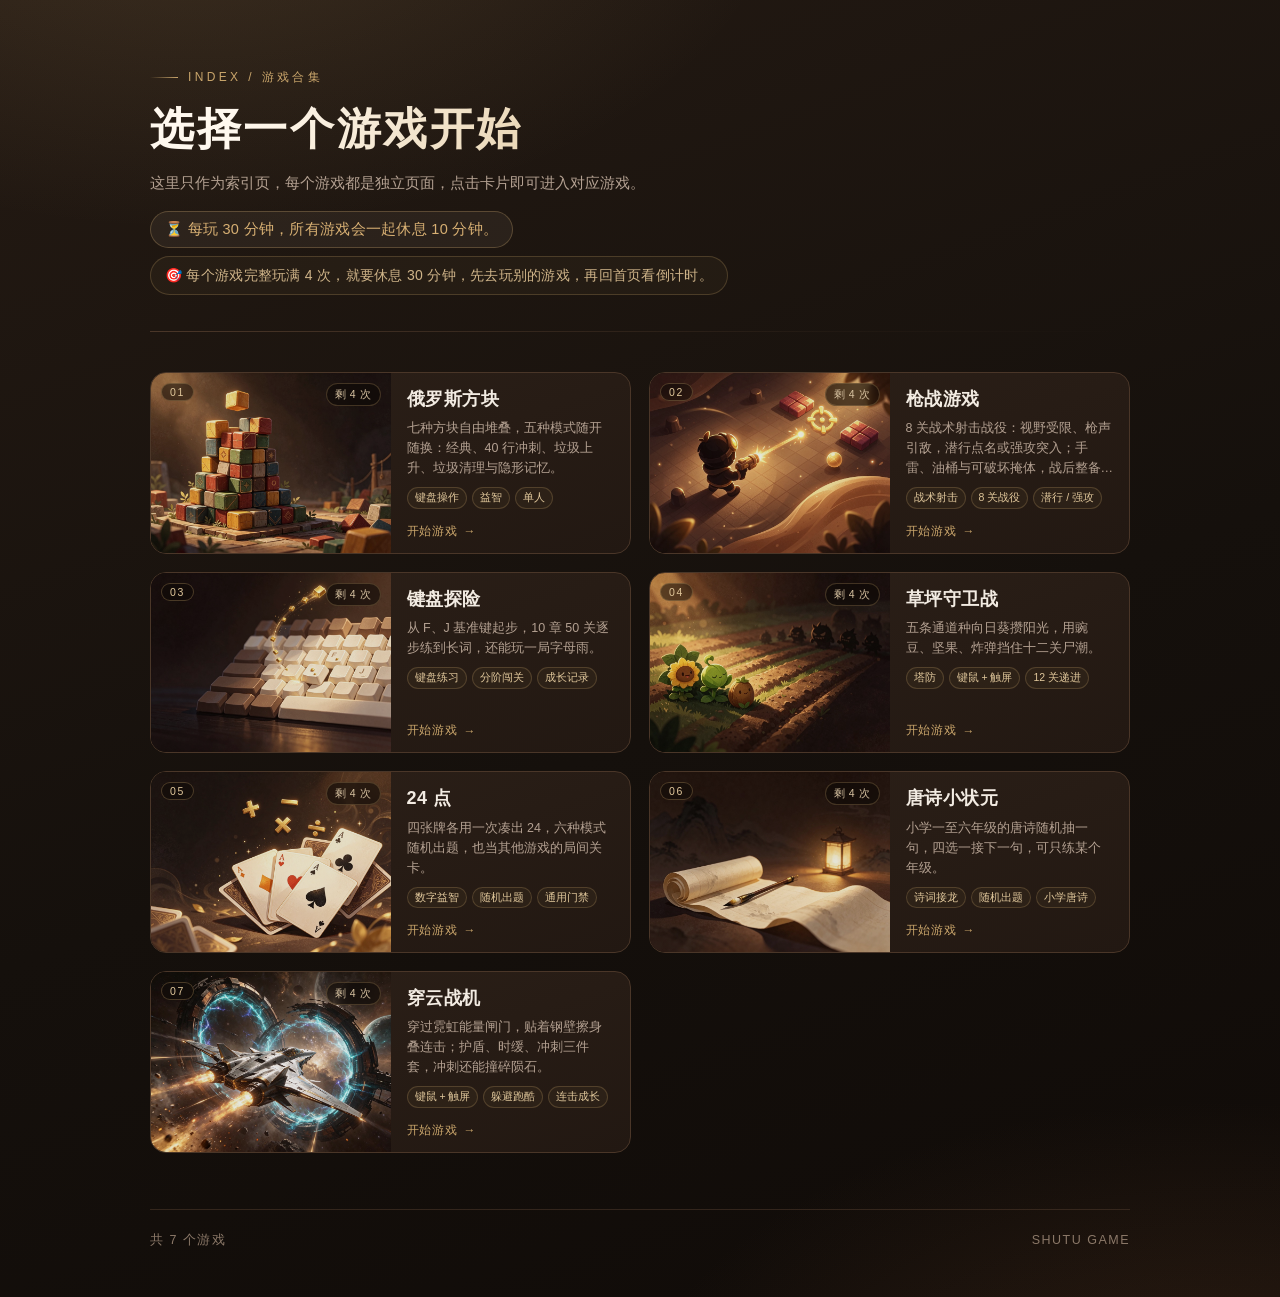
==== index.html @ 262aa6d9 "init" ====
<!DOCTYPE html>
<html lang="zh-CN">
<head>
    <meta charset="UTF-8">
    <meta name="viewport" content="width=device-width, initial-scale=1.0">
    <title>游戏合集 · 索引</title>
    <link rel="stylesheet" href="index.css">
    <link rel="stylesheet" href="playclock/playclock.css">
    <link rel="stylesheet" href="limit/limit.css">
</head>
<body>
    <div class="wrap">
        <header>
            <div class="kicker">Index / 游戏合集</div>
            <h1 class="title">选择一个游戏开始</h1>
            <p class="subtitle">这里只作为索引页，每个游戏都是独立页面，点击卡片即可进入对应游戏。</p>
            <p class="play-rule">⏳ 每玩 30 分钟，所有游戏会一起休息 10 分钟。</p>
            <p class="limit-rule">🎯 每个游戏完整玩满 4 次，就要休息 30 分钟，先去玩别的游戏，再回首页看倒计时。</p>
        </header>

        <div class="rule"></div>

        <main class="grid">
            <a class="card" href="tetris/tetris.html" data-game="tetris">
                <div class="card-cover">
                    <img src="covers/tetris.jpg" alt="俄罗斯方块封面" loading="lazy">
                    <span class="card-index">01</span>
                </div>
                <div class="card-body">
                    <h2 class="card-name">俄罗斯方块</h2>
                    <p class="card-desc">七种方块自由堆叠，五种模式随开随换：经典、40 行冲刺、垃圾上升、垃圾清理与隐形记忆。</p>
                    <div class="tags">
                        <span class="tag">键盘操作</span>
                        <span class="tag">益智</span>
                        <span class="tag">单人</span>
                    </div>
                    <span class="enter">开始游戏<span class="arrow">→</span></span>
                </div>
            </a>

            <a class="card" href="gun-game/gun-game.html" data-game="gun-game">
                <div class="card-cover">
                    <img src="covers/gun-game.jpg" alt="枪战游戏封面" loading="lazy">
                    <span class="card-index">02</span>
                </div>
                <div class="card-body">
                    <h2 class="card-name">枪战游戏</h2>
                    <p class="card-desc">8 关战术射击战役：视野受限、枪声引敌，潜行点名或强攻突入；手雷、油桶与可破坏掩体，战后整备解锁武器。</p>
                    <div class="tags">
                        <span class="tag">战术射击</span>
                        <span class="tag">8 关战役</span>
                        <span class="tag">潜行 / 强攻</span>
                    </div>
                    <span class="enter">开始游戏<span class="arrow">→</span></span>
                </div>
            </a>

            <a class="card" href="typing-game/typing.html" data-game="typing">
                <div class="card-cover">
                    <img src="covers/typing.jpg" alt="键盘探险封面" loading="lazy">
                    <span class="card-index">03</span>
                </div>
                <div class="card-body">
                    <h2 class="card-name">键盘探险</h2>
                    <p class="card-desc">从 F、J 基准键起步，10 章 50 关逐步练到长词，还能玩一局字母雨。</p>
                    <div class="tags">
                        <span class="tag">键盘练习</span>
                        <span class="tag">分阶闯关</span>
                        <span class="tag">成长记录</span>
                    </div>
                    <span class="enter">开始游戏<span class="arrow">→</span></span>
                </div>
            </a>

            <a class="card" href="pvz/pvz.html" data-game="pvz">
                <div class="card-cover">
                    <img src="covers/pvz.jpg" alt="草坪守卫战封面" loading="lazy">
                    <span class="card-index">04</span>
                </div>
                <div class="card-body">
                    <h2 class="card-name">草坪守卫战</h2>
                    <p class="card-desc">五条通道种向日葵攒阳光，用豌豆、坚果、炸弹挡住十二关尸潮。</p>
                    <div class="tags">
                        <span class="tag">塔防</span>
                        <span class="tag">键鼠 + 触屏</span>
                        <span class="tag">12 关递进</span>
                    </div>
                    <span class="enter">开始游戏<span class="arrow">→</span></span>
                </div>
            </a>

            <a class="card" href="twenty-four/twenty-four.html" data-game="twenty-four">
                <div class="card-cover">
                    <img src="covers/twenty-four.jpg" alt="24 点封面" loading="lazy">
                    <span class="card-index">05</span>
                </div>
                <div class="card-body">
                    <h2 class="card-name">24 点</h2>
                    <p class="card-desc">四张牌各用一次凑出 24，六种模式随机出题，也当其他游戏的局间关卡。</p>
                    <div class="tags">
                        <span class="tag">数字益智</span>
                        <span class="tag">随机出题</span>
                        <span class="tag">通用门禁</span>
                    </div>
                    <span class="enter">开始游戏<span class="arrow">→</span></span>
                </div>
            </a>

            <a class="card" href="poem/poem.html" data-game="poem">
                <div class="card-cover">
                    <img src="covers/poem.jpg" alt="唐诗小状元封面" loading="lazy">
                    <span class="card-index">06</span>
                </div>
                <div class="card-body">
                    <h2 class="card-name">唐诗小状元</h2>
                    <p class="card-desc">小学一至六年级的唐诗随机抽一句，四选一接下一句，可只练某个年级。</p>
                    <div class="tags">
                        <span class="tag">诗词接龙</span>
                        <span class="tag">随机出题</span>
                        <span class="tag">小学唐诗</span>
                    </div>
                    <span class="enter">开始游戏<span class="arrow">→</span></span>
                </div>
            </a>

            <a class="card" href="plane/plane.html" data-game="plane">
                <div class="card-cover">
                    <img src="covers/plane.jpg" alt="穿云战机封面" loading="lazy">
                    <span class="card-index">07</span>
                </div>
                <div class="card-body">
                    <h2 class="card-name">穿云战机</h2>
                    <p class="card-desc">穿过霓虹能量闸门，贴着钢壁擦身叠连击；护盾、时缓、冲刺三件套，冲刺还能撞碎陨石。</p>
                    <div class="tags">
                        <span class="tag">键鼠 + 触屏</span>
                        <span class="tag">躲避跑酷</span>
                        <span class="tag">连击成长</span>
                    </div>
                    <span class="enter">开始游戏<span class="arrow">→</span></span>
                </div>
            </a>
        </main>

        <footer class="footer">
            <span>共 7 个游戏</span>
            <span>SHUTU GAME</span>
        </footer>
    </div>
    <script src="playclock/playclock.js" data-count="off"></script>
    <script src="limit/limit.js" data-game="index"></script>
</body>
</html>
---- index.css ----
:root {
    --bg-deep: #15100c;
    --bg-soft: #241a13;
    --card: #2c2018;
    --card-hover: #35271d;
    --line: #4a3628;
    --gold: #c9a56b;
    --gold-soft: #e0c79b;
    --text: #f2ebe2;
    --text-dim: #b3a091;
}

* {
    margin: 0;
    padding: 0;
    box-sizing: border-box;
}

body {
    min-height: 100vh;
    background:
        radial-gradient(1000px 600px at 15% -10%, rgba(201, 165, 107, 0.16), transparent 60%),
        radial-gradient(900px 500px at 95% 110%, rgba(120, 76, 45, 0.28), transparent 65%),
        linear-gradient(160deg, var(--bg-soft) 0%, var(--bg-deep) 55%, #100b08 100%);
    color: var(--text);
    font-family: "PingFang SC", "Helvetica Neue", "Microsoft YaHei", Arial, sans-serif;
    -webkit-font-smoothing: antialiased;
    padding: 64px 24px 48px;
}

.wrap {
    max-width: 980px;
    margin: 0 auto;
}

/* ---------- 页头 ---------- */
.kicker {
    display: inline-flex;
    align-items: center;
    gap: 10px;
    font-size: 12px;
    letter-spacing: 0.28em;
    text-transform: uppercase;
    color: var(--gold);
}

.kicker::before {
    content: "";
    width: 28px;
    height: 1px;
    background: linear-gradient(90deg, transparent, var(--gold));
}

.title {
    margin-top: 18px;
    font-size: 44px;
    font-weight: 600;
    letter-spacing: 0.06em;
    line-height: 1.15;
    background: linear-gradient(120deg, #fff8ee 10%, var(--gold-soft) 55%, #a9834b 100%);
    -webkit-background-clip: text;
    background-clip: text;
    color: transparent;
}

.subtitle {
    margin-top: 14px;
    max-width: 560px;
    font-size: 15px;
    line-height: 1.9;
    color: var(--text-dim);
}

.rule {
    margin: 36px 0 40px;
    height: 1px;
    background: linear-gradient(90deg, var(--line), rgba(74, 54, 40, 0.15) 70%, transparent);
}

/* ---------- 游戏卡片 ---------- */
.grid {
    display: grid;
    grid-template-columns: repeat(2, minmax(0, 1fr));
    gap: 18px;
}

@media (max-width: 700px) {
    .grid {
        grid-template-columns: 1fr;
    }
}

.card {
    position: relative;
    display: grid;
    grid-template-columns: 1fr 1fr;
    padding: 0;
    background: linear-gradient(160deg, var(--card) 0%, #221812 100%);
    border: 1px solid var(--line);
    border-radius: 16px;
    color: inherit;
    text-decoration: none;
    overflow: hidden;
    transition: transform 0.35s ease, border-color 0.35s ease, background 0.35s ease,
        box-shadow 0.35s ease;
}

.card::after {
    content: "";
    position: absolute;
    inset: 0;
    background: radial-gradient(420px 220px at 85% 0%, rgba(201, 165, 107, 0.12), transparent 70%);
    opacity: 0;
    transition: opacity 0.35s ease;
    pointer-events: none;
}

.card:hover,
.card:focus-visible {
    transform: translateY(-4px);
    border-color: rgba(201, 165, 107, 0.55);
    box-shadow: 0 18px 38px -22px rgba(0, 0, 0, 0.9), 0 0 0 1px rgba(201, 165, 107, 0.12) inset;
    outline: none;
}

.card:hover::after,
.card:focus-visible::after {
    opacity: 1;
}

/* 左半：游戏封面 */
.card-cover {
    position: relative;
    overflow: hidden;
    background: #17100b;
}

.card-cover img {
    display: block;
    width: 100%;
    height: 100%;
    object-fit: cover;
    object-position: center;
    filter: saturate(0.94) brightness(0.9);
    transition: transform 0.55s ease, filter 0.55s ease;
}

.card:hover .card-cover img,
.card:focus-visible .card-cover img {
    transform: scale(1.06);
    filter: saturate(1.04) brightness(1);
}

.card-index {
    position: absolute;
    left: 10px;
    top: 10px;
    padding: 2px 8px;
    font-size: 10.5px;
    letter-spacing: 0.16em;
    color: var(--gold-soft);
    border: 1px solid rgba(201, 165, 107, 0.3);
    border-radius: 999px;
    background: rgba(18, 12, 8, 0.55);
    backdrop-filter: blur(4px);
    -webkit-backdrop-filter: blur(4px);
}

/* 右半：名称与信息 */
.card-body {
    display: flex;
    flex-direction: column;
    min-width: 0;
    padding: 15px 16px 13px;
}

.card-name {
    font-size: 18px;
    font-weight: 600;
    letter-spacing: 0.03em;
    line-height: 1.3;
    color: var(--text);
}

.card-desc {
    margin-top: 7px;
    font-size: 12.5px;
    line-height: 1.6;
    color: var(--text-dim);
    display: -webkit-box;
    -webkit-box-orient: vertical;
    -webkit-line-clamp: 3;
    overflow: hidden;
}

.tags {
    display: flex;
    flex-wrap: wrap;
    gap: 5px;
    margin-top: 9px;
}

.tag {
    padding: 2px 7px;
    font-size: 10.5px;
    line-height: 1.5;
    color: var(--gold-soft);
    border: 1px solid rgba(201, 165, 107, 0.24);
    border-radius: 999px;
    background: rgba(201, 165, 107, 0.05);
}

.enter {
    display: inline-flex;
    align-items: center;
    gap: 6px;
    margin-top: auto;
    padding-top: 9px;
    font-size: 12px;
    color: var(--gold);
    letter-spacing: 0.06em;
}

.enter .arrow {
    transition: transform 0.35s ease;
}

.card:hover .enter .arrow {
    transform: translateX(6px);
}

/* ---------- 页脚 ---------- */
.footer {
    margin-top: 56px;
    padding-top: 22px;
    border-top: 1px solid rgba(74, 54, 40, 0.6);
    display: flex;
    justify-content: space-between;
    align-items: center;
    gap: 16px;
    font-size: 12.5px;
    letter-spacing: 0.12em;
    color: #8b7868;
}

@media (max-width: 560px) {
    body {
        padding: 44px 18px 36px;
    }

    .title {
        font-size: 32px;
    }

    .card {
        grid-template-columns: 40% 1fr;
    }

    .card-body {
        padding: 13px 13px 12px;
    }

    .card-name {
        font-size: 16.5px;
    }

    .card-desc {
        -webkit-line-clamp: 2;
        font-size: 12px;
    }

    .tag {
        padding: 2px 6px;
        font-size: 10px;
    }

    .footer {
        flex-direction: column;
        align-items: flex-start;
        gap: 8px;
    }
}


/* 全站游戏计时说明 */
.play-rule {
    display: inline-flex;
    align-items: center;
    gap: 8px;
    margin-top: 14px;
    padding: 8px 14px;
    border: 1px solid rgba(216, 176, 115, 0.28);
    border-radius: 999px;
    background: rgba(255, 236, 200, 0.06);
    color: #d8b073;
    font-size: 14.5px;
    letter-spacing: 0.02em;
}

/* 单游戏 4 局冷却说明 */
.play-rule,
.limit-rule {
    display: flex;
    width: fit-content;
}

.limit-rule {
    align-items: center;
    gap: 8px;
    margin-top: 8px;
    padding: 8px 14px;
    font-size: 14px;
    line-height: 1.5;
    letter-spacing: 0.02em;
    color: #cfb489;
    border: 1px solid rgba(201, 165, 107, 0.24);
    border-radius: 999px;
    background: rgba(201, 165, 107, 0.05);
}
---- playclock/playclock.css ----
/* ============================================================
 * playclock.css —— 全站游戏计时与强制休息
 * 深咖底 + 暖金，和游戏合集保持一致
 * ============================================================ */

/* ---------------- 小计时徽标 ---------------- */

.pc-badge {
    position: fixed;
    left: 18px;
    bottom: 68px;
    z-index: 9998;
    display: flex;
    align-items: center;
    gap: 9px;
    min-width: 150px;
    padding: 9px 14px 12px;
    border: 1px solid rgba(216, 176, 115, 0.38);
    border-radius: 14px;
    background: rgba(24, 16, 11, 0.86);
    color: #d8b073;
    font-family: "Yuanti SC", "YouYuan", "PingFang SC", "Microsoft YaHei", Arial, sans-serif;
    box-shadow: 0 12px 30px -18px rgba(0, 0, 0, 0.9);
    backdrop-filter: blur(8px);
    -webkit-backdrop-filter: blur(8px);
    pointer-events: none;
    user-select: none;
    transition: border-color 0.2s ease, color 0.2s ease;
}

.pc-badge[hidden] {
    display: none;
}

.pc-icon {
    font-size: 18px;
    line-height: 1;
}

.pc-copy {
    display: flex;
    align-items: baseline;
    gap: 7px;
    white-space: nowrap;
}

.pc-label {
    font-size: 12.5px;
    letter-spacing: 0.04em;
    color: #9c8875;
}

.pc-time {
    font-family: "SF Mono", Menlo, Consolas, monospace;
    font-size: 15px;
    font-weight: 600;
    color: #f0d6a8;
    font-variant-numeric: tabular-nums;
}

.pc-bar {
    position: absolute;
    left: 14px;
    right: 14px;
    bottom: 7px;
    height: 3px;
    overflow: hidden;
    border-radius: 999px;
    background: rgba(216, 176, 115, 0.16);
}

.pc-bar i {
    display: block;
    width: 100%;
    height: 100%;
    border-radius: 999px;
    background: linear-gradient(90deg, #d8b073, #f0d6a8);
    transition: width 0.4s linear;
}

.pc-badge.is-warn {
    border-color: rgba(255, 159, 122, 0.5);
}

.pc-badge.is-warn .pc-time {
    color: #ffb27a;
}

.pc-badge.is-hurry {
    border-color: rgba(255, 159, 122, 0.8);
    animation: pc-pulse 1.2s ease-in-out infinite;
}

.pc-badge.is-break {
    border-color: rgba(168, 216, 185, 0.5);
    color: #a8d8b9;
    pointer-events: none;
}

.pc-badge.is-break .pc-time {
    color: #c7e8d4;
}

.pc-badge.is-break .pc-bar i {
    background: linear-gradient(90deg, #a8d8b9, #d7f0e1);
}

/* ---------------- 强制休息遮罩 ---------------- */

.pc-break {
    position: fixed;
    inset: 0;
    z-index: 2147483000;
    display: grid;
    place-items: center;
    padding: 22px;
    background:
        radial-gradient(900px 600px at 50% 12%, rgba(216, 176, 115, 0.14), transparent 64%),
        radial-gradient(circle at 20% 30%, rgba(255, 245, 225, 0.03) 1px, transparent 2px) 0 0 / 26px 26px,
        rgba(8, 5, 3, 0.94);
    backdrop-filter: blur(10px);
    -webkit-backdrop-filter: blur(10px);
    font-family: "Yuanti SC", "YouYuan", "PingFang SC", "Microsoft YaHei", Arial, sans-serif;
}

.pc-break[hidden] {
    display: none;
}

.pc-break-card {
    position: relative;
    width: min(460px, 100%);
    padding: 30px 30px 24px;
    border: 2px dashed rgba(255, 224, 172, 0.45);
    border-radius: 28px;
    background:
        radial-gradient(130% 90% at 50% 0%, rgba(255, 200, 130, 0.18), transparent 62%),
        linear-gradient(168deg, #372518 0%, #241710 58%, #1a100a 100%);
    box-shadow:
        0 30px 80px -30px rgba(0, 0, 0, 0.95),
        inset 0 1px 0 rgba(255, 238, 208, 0.18);
    text-align: center;
    animation: pc-card-in 0.42s cubic-bezier(0.18, 0.9, 0.32, 1.2) both;
}

.pc-moon {
    display: grid;
    place-items: center;
    width: 88px;
    height: 88px;
    margin: 0 auto 10px;
    border: 3px solid rgba(255, 224, 172, 0.5);
    border-radius: 50%;
    background: radial-gradient(circle at 50% 32%, #fff4dd, #f3cc92 56%, #d8a463);
    font-size: 52px;
    line-height: 1;
    box-shadow: 0 14px 30px -14px rgba(0, 0, 0, 0.9);
    animation: pc-moon-bob 3.4s ease-in-out infinite;
}

.pc-kicker {
    font-size: 12.5px;
    letter-spacing: 0.18em;
    color: #a8d8b9;
}

.pc-break-title {
    margin: 6px 0 8px;
    font-family: "Yuanti SC", "Songti SC", Georgia, serif;
    font-size: clamp(30px, 4.6vw, 38px);
    font-weight: 700;
    line-height: 1.25;
    color: #ffe9bd;
}

.pc-break-note {
    margin: 0 auto;
    max-width: 340px;
    font-size: 16.5px;
    line-height: 1.8;
    color: #c9b49c;
}

.pc-count {
    margin: 10px 0 6px;
    font-family: "SF Mono", Menlo, Consolas, monospace;
    font-size: clamp(48px, 8vw, 64px);
    font-weight: 600;
    line-height: 1.1;
    letter-spacing: 0.04em;
    color: #ffd36e;
    font-variant-numeric: tabular-nums;
    text-shadow: 0 0 26px rgba(255, 196, 90, 0.28);
}

.pc-track {
    width: min(320px, 100%);
    height: 12px;
    margin: 8px auto 16px;
    overflow: hidden;
    border-radius: 999px;
    background: rgba(255, 236, 200, 0.14);
}

.pc-track i {
    display: block;
    width: 100%;
    height: 100%;
    border-radius: 999px;
    background: linear-gradient(90deg, #e5b36d, #ffd36e, #a8d8b9);
    transition: width 0.4s linear;
}

.pc-break-tip {
    margin: 0;
    font-size: 15px;
    line-height: 1.7;
    color: #a8d8b9;
}

body.pc-breaking {
    overflow: hidden !important;
}

/* ---------------- 休息结束提示 ---------------- */

.pc-toast {
    position: fixed;
    left: 50%;
    top: 26px;
    z-index: 2147482000;
    transform: translate(-50%, -16px);
    padding: 11px 18px;
    border: 1px solid rgba(168, 216, 185, 0.45);
    border-radius: 999px;
    background: rgba(26, 20, 13, 0.92);
    color: #c7e8d4;
    font-family: "Yuanti SC", "YouYuan", "PingFang SC", "Microsoft YaHei", Arial, sans-serif;
    font-size: 15px;
    box-shadow: 0 16px 34px -20px rgba(0, 0, 0, 0.9);
    opacity: 0;
    pointer-events: none;
    transition: opacity 0.24s ease, transform 0.24s ease;
}

.pc-toast[hidden] {
    display: none;
}

.pc-toast.is-show {
    opacity: 1;
    transform: translate(-50%, 0);
}

/* ---------------- 动效 ---------------- */

@keyframes pc-pulse {
    0%, 100% { box-shadow: 0 12px 30px -18px rgba(0, 0, 0, 0.9); }
    50% { box-shadow: 0 0 0 4px rgba(255, 159, 122, 0.12), 0 12px 30px -18px rgba(0, 0, 0, 0.9); }
}

@keyframes pc-card-in {
    from { opacity: 0; transform: translateY(20px) scale(0.92); }
    to { opacity: 1; transform: translateY(0) scale(1); }
}

@keyframes pc-moon-bob {
    0%, 100% { transform: translateY(0) rotate(-3deg); }
    50% { transform: translateY(-6px) rotate(3deg); }
}

/* ---------------- 响应式 ---------------- */

@media (max-width: 560px) {
    .pc-badge {
        left: 12px;
        bottom: 62px;
        min-width: 132px;
        padding: 8px 12px 11px;
    }

    .pc-label {
        font-size: 12px;
    }

    .pc-time {
        font-size: 14px;
    }

    .pc-break {
        padding: 16px;
    }

    .pc-break-card {
        padding: 24px 18px 18px;
        border-radius: 22px;
    }

    .pc-moon {
        width: 72px;
        height: 72px;
        font-size: 42px;
    }

    .pc-break-title {
        font-size: 28px;
    }

    .pc-break-note {
        font-size: 15.5px;
    }

    .pc-count {
        font-size: 46px;
    }

    .pc-break-tip {
        font-size: 14px;
    }
}

@media (prefers-reduced-motion: reduce) {
    .pc-badge.is-hurry,
    .pc-moon,
    .pc-break-card {
        animation: none !important;
    }

    .pc-bar i,
    .pc-track i {
        transition: none;
    }
}
---- limit/limit.css ----
/* ============================================================
 * limit.css —— 单游戏局数上限与冷却的界面样式
 * 与 index.css / playclock.css 同一套咖啡金配色
 * ============================================================ */

/* ---------- 首页卡片：右上角次数胶囊 ---------- */
.limit-chip {
    position: absolute;
    right: 10px;
    top: 10px;
    padding: 2px 8px;
    font-size: 10.5px;
    line-height: 1.6;
    letter-spacing: 0.06em;
    white-space: nowrap;
    color: #d8c3a2;
    background: rgba(16, 11, 7, 0.62);
    border: 1px solid rgba(201, 165, 107, 0.26);
    border-radius: 999px;
    backdrop-filter: blur(4px);
    -webkit-backdrop-filter: blur(4px);
}

.limit-chip.is-locked {
    color: #ffb27a;
    border-color: rgba(255, 159, 122, 0.5);
    background: rgba(38, 18, 10, 0.7);
}

/* ---------- 首页卡片：锁定时整体压暗 ---------- */
.card.is-locked {
    cursor: not-allowed;
}

.card.is-locked .card-cover img {
    filter: grayscale(0.62) brightness(0.48);
    transform: none;
}

.card.is-locked .card-name {
    color: #8a7765;
}

.card.is-locked .card-desc {
    color: #77685a;
}

.card.is-locked .tags,
.card.is-locked .enter {
    opacity: 0.55;
}

.card.is-locked:hover {
    transform: none;
    border-color: var(--line);
    box-shadow: none;
}

.card.is-locked:hover::after {
    opacity: 0;
}

.limit-lock {
    position: absolute;
    inset: 0;
    display: none;
    flex-direction: column;
    align-items: center;
    justify-content: center;
    gap: 4px;
    font-size: 22px;
    color: #f3e2c6;
    background: rgba(10, 7, 4, 0.4);
    letter-spacing: 0.1em;
}

.limit-lock span {
    font-size: 11px;
    letter-spacing: 0.2em;
    color: #e7cba2;
}

.card.is-locked .limit-lock {
    display: flex;
}

/* ---------- 游戏页：剩余次数徽标 ---------- */
.limit-badge {
    position: fixed;
    right: 18px;
    bottom: 68px;
    z-index: 9997;
    display: flex;
    align-items: center;
    gap: 7px;
    padding: 8px 12px;
    font-size: 12px;
    letter-spacing: 0.02em;
    color: #dcc6a4;
    background: rgba(24, 16, 11, 0.86);
    border: 1px solid rgba(216, 176, 115, 0.32);
    border-radius: 12px;
    box-shadow: 0 10px 24px -18px #000;
    backdrop-filter: blur(8px);
    -webkit-backdrop-filter: blur(8px);
    pointer-events: none;
}

.limit-badge-icon {
    font-size: 14px;
    line-height: 1;
}

.limit-badge.is-locked {
    color: #ffb27a;
    border-color: rgba(255, 159, 122, 0.55);
}

/* ---------- 弹层：锁定提示 ---------- */
.limit-modal,
.limit-screen {
    position: fixed;
    inset: 0;
    z-index: 9996;
    display: flex;
    align-items: center;
    justify-content: center;
    padding: 24px;
    background: rgba(11, 7, 4, 0.74);
    backdrop-filter: blur(6px);
    -webkit-backdrop-filter: blur(6px);
}

.limit-modal[hidden] {
    display: none;
}

.limit-panel {
    width: min(420px, 92vw);
    padding: 26px 26px 22px;
    text-align: center;
    background: linear-gradient(165deg, #2e2219 0%, #1c130d 100%);
    border: 1px solid rgba(201, 165, 107, 0.38);
    border-radius: 18px;
    box-shadow: 0 30px 70px -30px rgba(0, 0, 0, 0.95), 0 0 0 1px rgba(201, 165, 107, 0.08) inset;
}

.limit-icon {
    font-size: 28px;
    line-height: 1;
}

.limit-kicker {
    margin-top: 12px;
    font-size: 10.5px;
    letter-spacing: 0.24em;
    text-transform: uppercase;
    color: #c9a56b;
}

.limit-title {
    margin-top: 10px;
    font-size: 19px;
    font-weight: 600;
    letter-spacing: 0.03em;
    color: #f2ebe2;
}

.limit-text {
    margin-top: 9px;
    font-size: 12.5px;
    line-height: 1.9;
    color: #b3a091;
}

.limit-count {
    margin-top: 14px;
    font-size: 30px;
    font-weight: 600;
    letter-spacing: 0.08em;
    font-variant-numeric: tabular-nums;
    color: #e8c48c;
}

.limit-tip {
    margin-top: 6px;
    font-size: 11.5px;
    line-height: 1.8;
    color: #8b7868;
}

.limit-actions {
    display: flex;
    flex-wrap: wrap;
    gap: 10px;
    justify-content: center;
    margin-top: 18px;
}

.limit-btn {
    display: inline-flex;
    align-items: center;
    justify-content: center;
    padding: 9px 18px;
    font-family: inherit;
    font-size: 13px;
    color: #e7d6b8;
    text-decoration: none;
    background: rgba(201, 165, 107, 0.08);
    border: 1px solid rgba(201, 165, 107, 0.34);
    border-radius: 10px;
    cursor: pointer;
    transition: background 0.25s ease, border-color 0.25s ease, transform 0.2s ease;
}

.limit-btn:hover {
    background: rgba(201, 165, 107, 0.16);
    border-color: rgba(201, 165, 107, 0.55);
}

.limit-btn.is-primary {
    font-weight: 600;
    color: #2a1c11;
    background: linear-gradient(120deg, #d3ae74, #a9834b);
    border-color: transparent;
}

.limit-btn.is-primary:hover {
    background: linear-gradient(120deg, #e0bd85, #b58e53);
    transform: translateY(-1px);
}

@media (max-width: 560px) {
    .limit-badge {
        right: 12px;
        bottom: 56px;
        font-size: 11px;
        padding: 7px 10px;
    }

    .limit-panel {
        padding: 22px 20px 18px;
    }

    .limit-count {
        font-size: 26px;
    }
}

@media (prefers-reduced-motion: reduce) {
    .limit-btn {
        transition: none;
    }
}
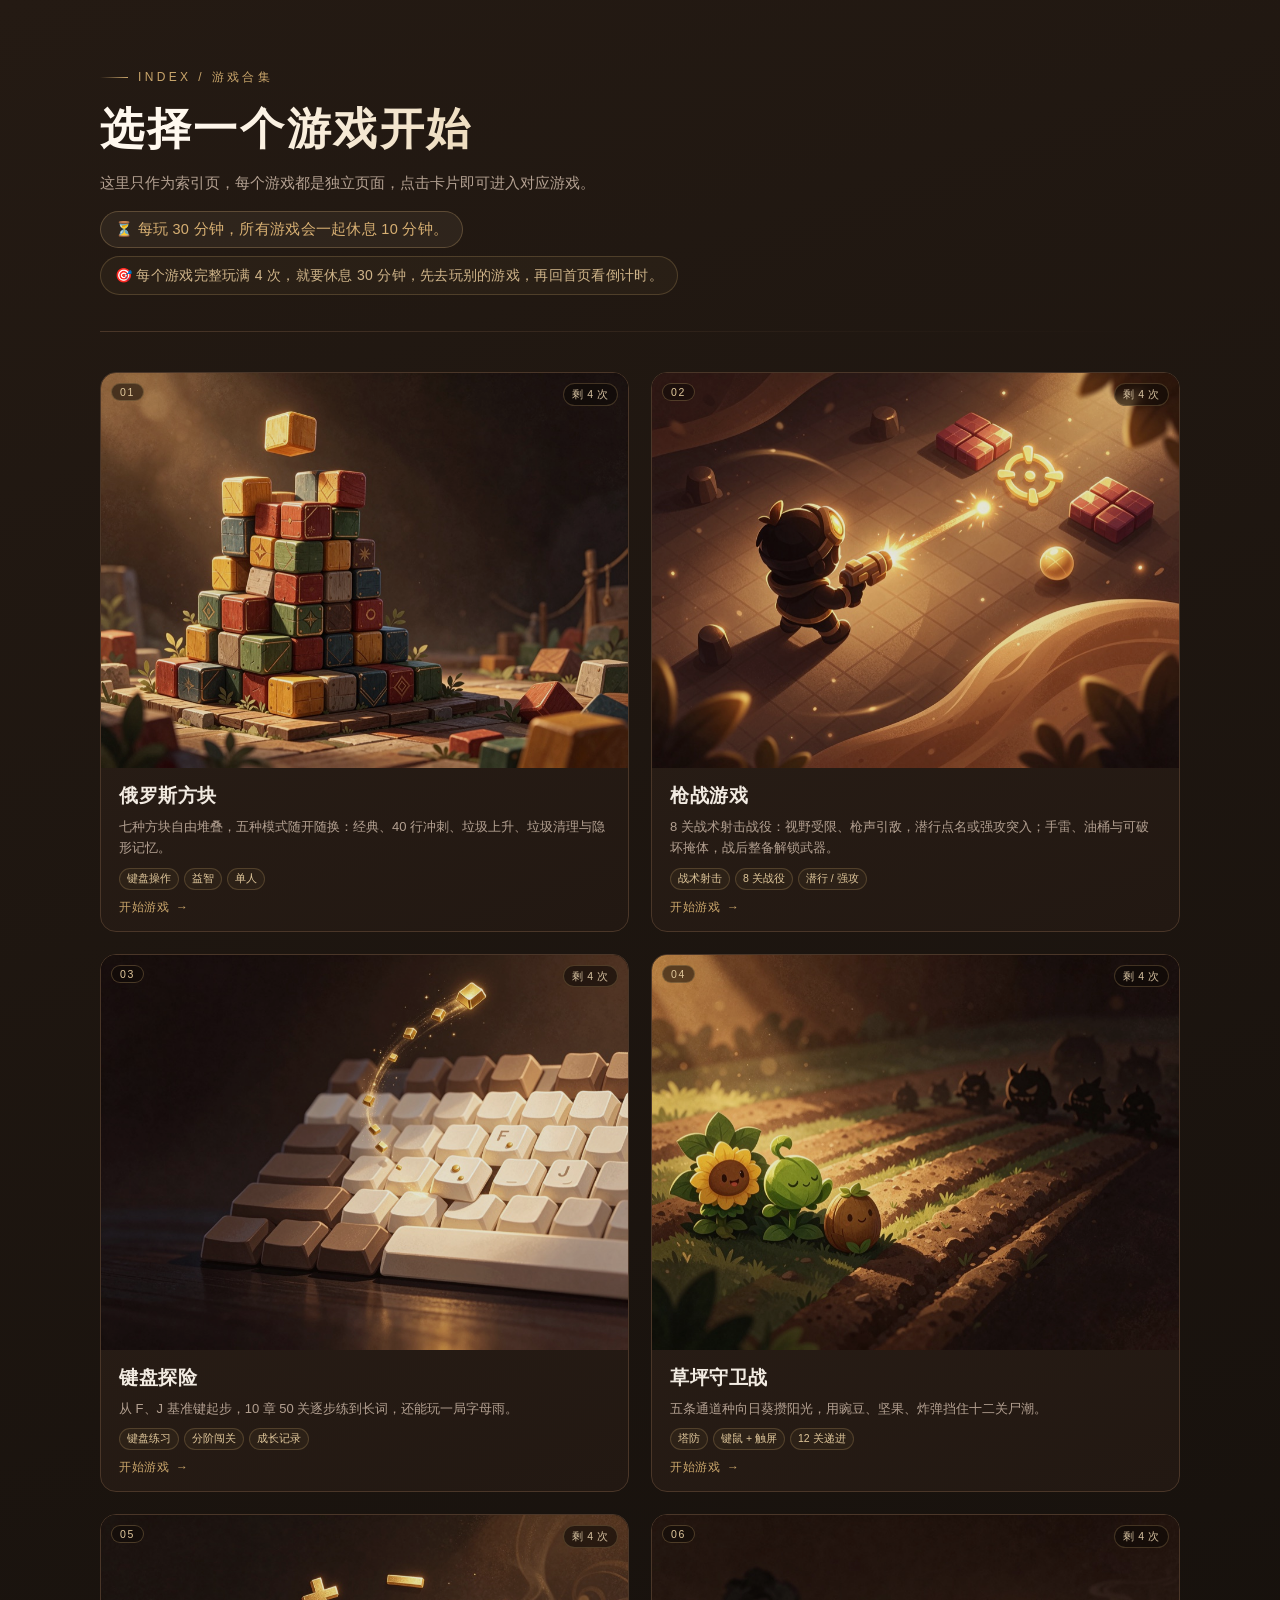
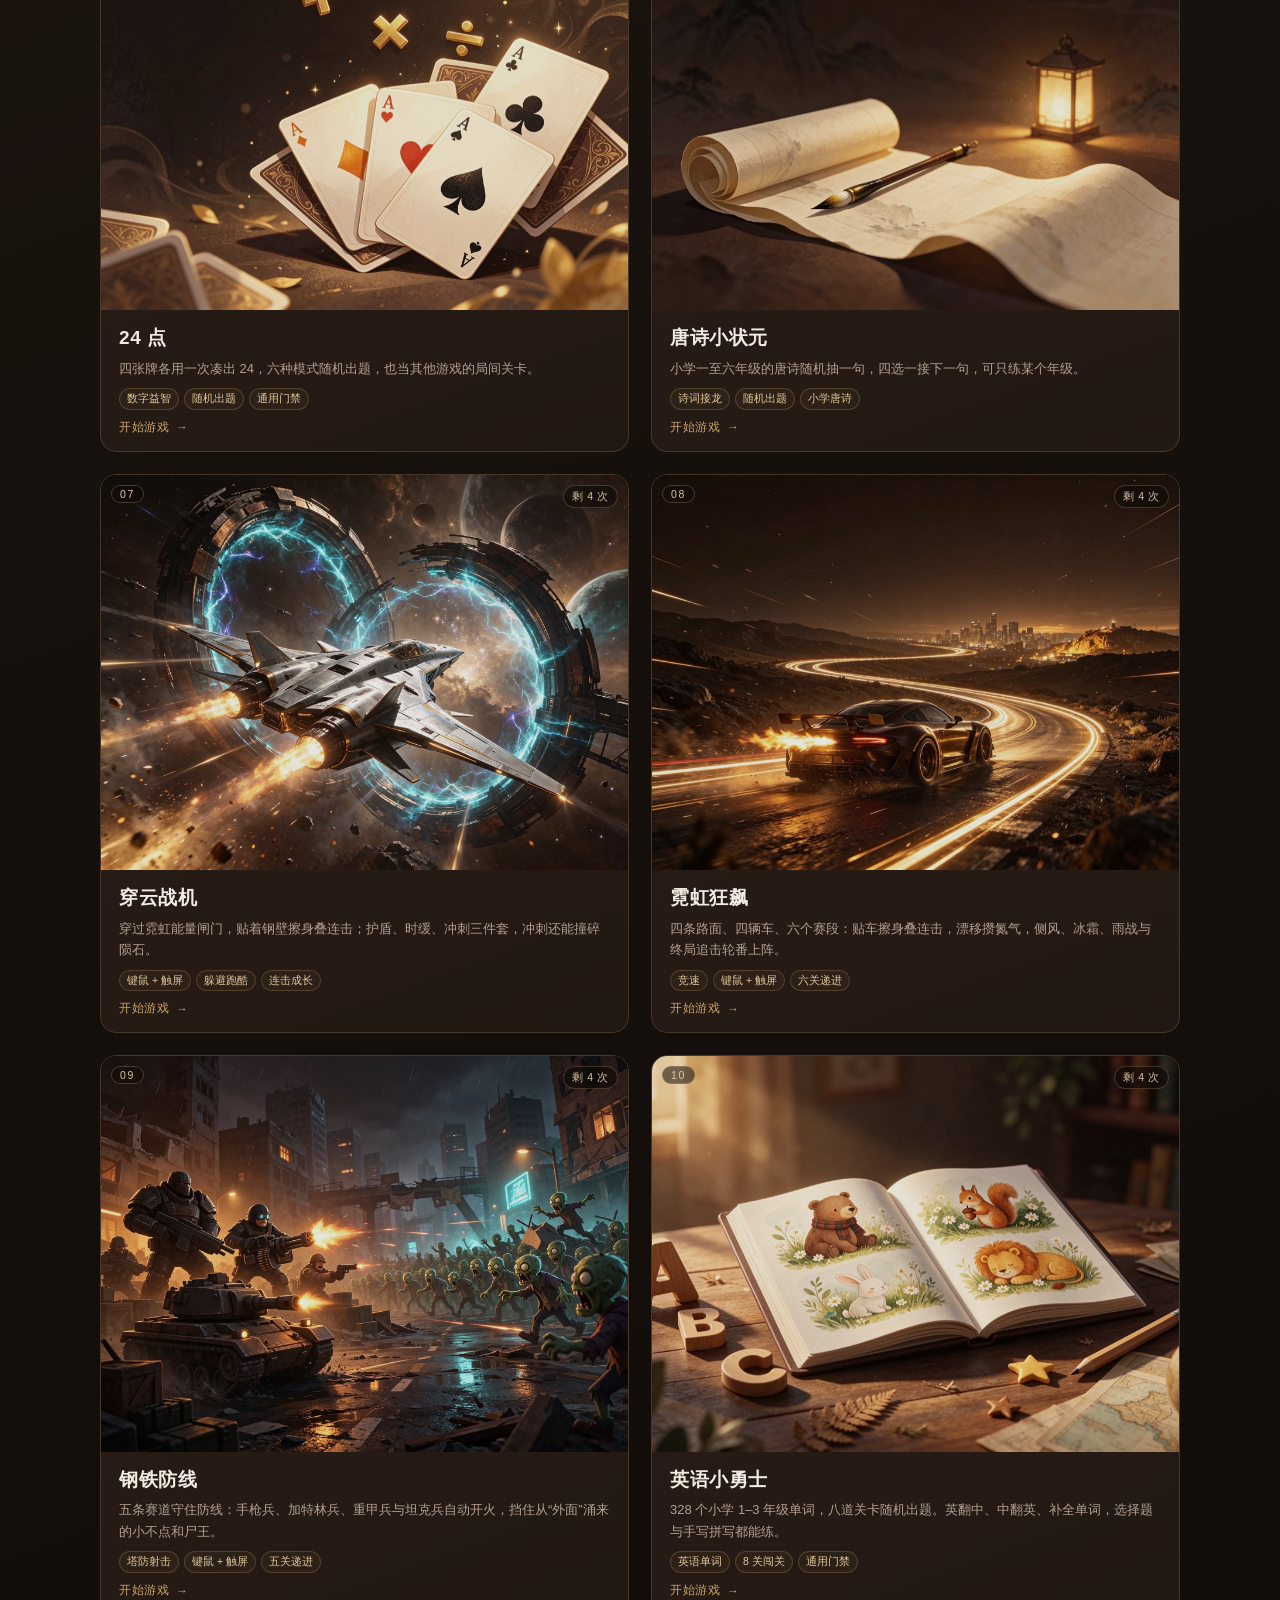
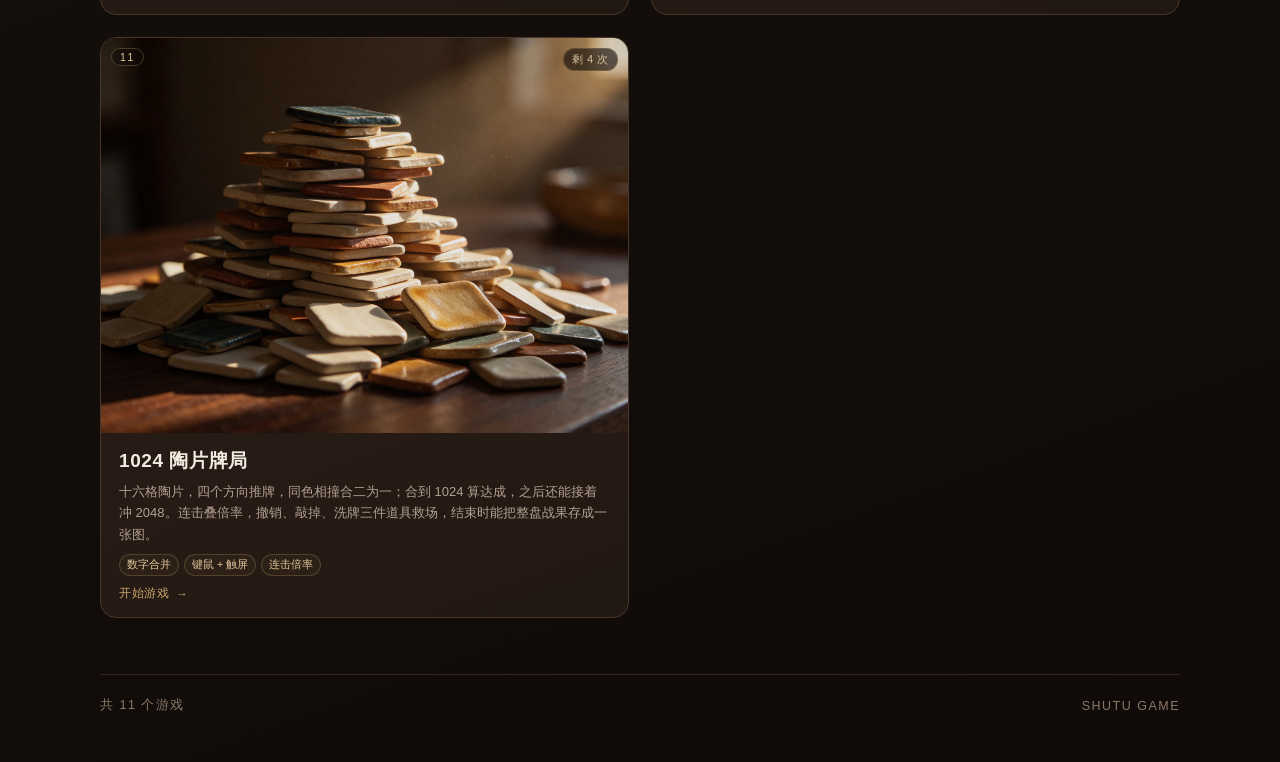
==== commit 2a926e54: "feat: 钢铁防线支持四排布防（投放位 3→4）并上调重甲兵/加特林伤害；补齐英语、赛车、1024 等游戏与 doc 文档、封面" ====
--- a/index.html
+++ b/index.html
@@ -139,10 +139,78 @@
                     <span class="enter">开始游戏<span class="arrow">→</span></span>
                 </div>
             </a>
+
+            <a class="card" href="racing/racing.html" data-game="racing">
+                <div class="card-cover">
+                    <img src="covers/racing.jpg" alt="霓虹狂飙封面" loading="lazy">
+                    <span class="card-index">08</span>
+                </div>
+                <div class="card-body">
+                    <h2 class="card-name">霓虹狂飙</h2>
+                    <p class="card-desc">四条路面、四辆车、六个赛段：贴车擦身叠连击，漂移攒氮气，侧风、冰霜、雨战与终局追击轮番上阵。</p>
+                    <div class="tags">
+                        <span class="tag">竞速</span>
+                        <span class="tag">键鼠 + 触屏</span>
+                        <span class="tag">六关递进</span>
+                    </div>
+                    <span class="enter">开始游戏<span class="arrow">→</span></span>
+                </div>
+            </a>
+
+            <a class="card" href="zombie-defense/士兵打僵尸.html" data-game="zombie-defense">
+                <div class="card-cover">
+                    <img src="covers/zombie-defense.jpg" alt="钢铁防线封面" loading="lazy">
+                    <span class="card-index">09</span>
+                </div>
+                <div class="card-body">
+                    <h2 class="card-name">钢铁防线</h2>
+                    <p class="card-desc">五条赛道守住防线：手枪兵、加特林兵、重甲兵与坦克兵自动开火，挡住从“外面”涌来的小不点和尸王。</p>
+                    <div class="tags">
+                        <span class="tag">塔防射击</span>
+                        <span class="tag">键鼠 + 触屏</span>
+                        <span class="tag">五关递进</span>
+                    </div>
+                    <span class="enter">开始游戏<span class="arrow">→</span></span>
+                </div>
+            </a>
+
+            <a class="card" href="english/english.html" data-game="english">
+                <div class="card-cover">
+                    <img src="covers/english.jpg" alt="英语小勇士封面" loading="lazy">
+                    <span class="card-index">10</span>
+                </div>
+                <div class="card-body">
+                    <h2 class="card-name">英语小勇士</h2>
+                    <p class="card-desc">328 个小学 1–3 年级单词，八道关卡随机出题。英翻中、中翻英、补全单词，选择题与手写拼写都能练。</p>
+                    <div class="tags">
+                        <span class="tag">英语单词</span>
+                        <span class="tag">8 关闯关</span>
+                        <span class="tag">通用门禁</span>
+                    </div>
+                    <span class="enter">开始游戏<span class="arrow">→</span></span>
+                </div>
+            </a>
+
+            <a class="card" href="1024/1024.html" data-game="1024">
+                <div class="card-cover">
+                    <img src="covers/1024.jpg" alt="1024 陶片牌局封面" loading="lazy">
+                    <span class="card-index">11</span>
+                </div>
+                <div class="card-body">
+                    <h2 class="card-name">1024 陶片牌局</h2>
+                    <p class="card-desc">十六格陶片，四个方向推牌，同色相撞合二为一；合到 1024 算达成，之后还能接着冲 2048。连击叠倍率，撤销、敲掉、洗牌三件道具救场，结束时能把整盘战果存成一张图。</p>
+                    <div class="tags">
+                        <span class="tag">数字合并</span>
+                        <span class="tag">键鼠 + 触屏</span>
+                        <span class="tag">连击倍率</span>
+                    </div>
+                    <span class="enter">开始游戏<span class="arrow">→</span></span>
+                </div>
+            </a>
         </main>
 
         <footer class="footer">
-            <span>共 7 个游戏</span>
+            <span>共 11 个游戏</span>
             <span>SHUTU GAME</span>
         </footer>
     </div>
--- a/index.css
+++ b/index.css
@@ -29,7 +29,7 @@
 }
 
 .wrap {
-    max-width: 980px;
+    max-width: 1080px;
     margin: 0 auto;
 }
 
@@ -81,19 +81,20 @@
 .grid {
     display: grid;
     grid-template-columns: repeat(2, minmax(0, 1fr));
-    gap: 18px;
+    gap: 22px;
 }
 
 @media (max-width: 700px) {
     .grid {
         grid-template-columns: 1fr;
     }
+
 }
 
 .card {
     position: relative;
-    display: grid;
-    grid-template-columns: 1fr 1fr;
+    display: flex;
+    flex-direction: column;
     padding: 0;
     background: linear-gradient(160deg, var(--card) 0%, #221812 100%);
     border: 1px solid var(--line);
@@ -128,14 +129,18 @@
     opacity: 1;
 }
 
-/* 左半：游戏封面 */
+/* 上半：游戏封面（4:3，两列并排时的通栏大图） */
 .card-cover {
     position: relative;
+    width: 100%;
+    aspect-ratio: 4 / 3;
     overflow: hidden;
     background: #17100b;
 }
 
 .card-cover img {
+    position: absolute;
+    inset: 0;
     display: block;
     width: 100%;
     height: 100%;
@@ -166,16 +171,17 @@
     -webkit-backdrop-filter: blur(4px);
 }
 
-/* 右半：名称与信息 */
+/* 下半：名称与信息 */
 .card-body {
     display: flex;
+    flex: 1;
     flex-direction: column;
     min-width: 0;
-    padding: 15px 16px 13px;
+    padding: 16px 18px 15px;
 }
 
 .card-name {
-    font-size: 18px;
+    font-size: 19px;
     font-weight: 600;
     letter-spacing: 0.03em;
     line-height: 1.3;
@@ -184,8 +190,8 @@
 
 .card-desc {
     margin-top: 7px;
-    font-size: 12.5px;
-    line-height: 1.6;
+    font-size: 13px;
+    line-height: 1.65;
     color: var(--text-dim);
     display: -webkit-box;
     -webkit-box-orient: vertical;
@@ -252,12 +258,8 @@
         font-size: 32px;
     }
 
-    .card {
-        grid-template-columns: 40% 1fr;
-    }
-
     .card-body {
-        padding: 13px 13px 12px;
+        padding: 14px 14px 13px;
     }
 
     .card-name {
@@ -317,3 +319,4 @@
     border-radius: 999px;
     background: rgba(201, 165, 107, 0.05);
 }
+
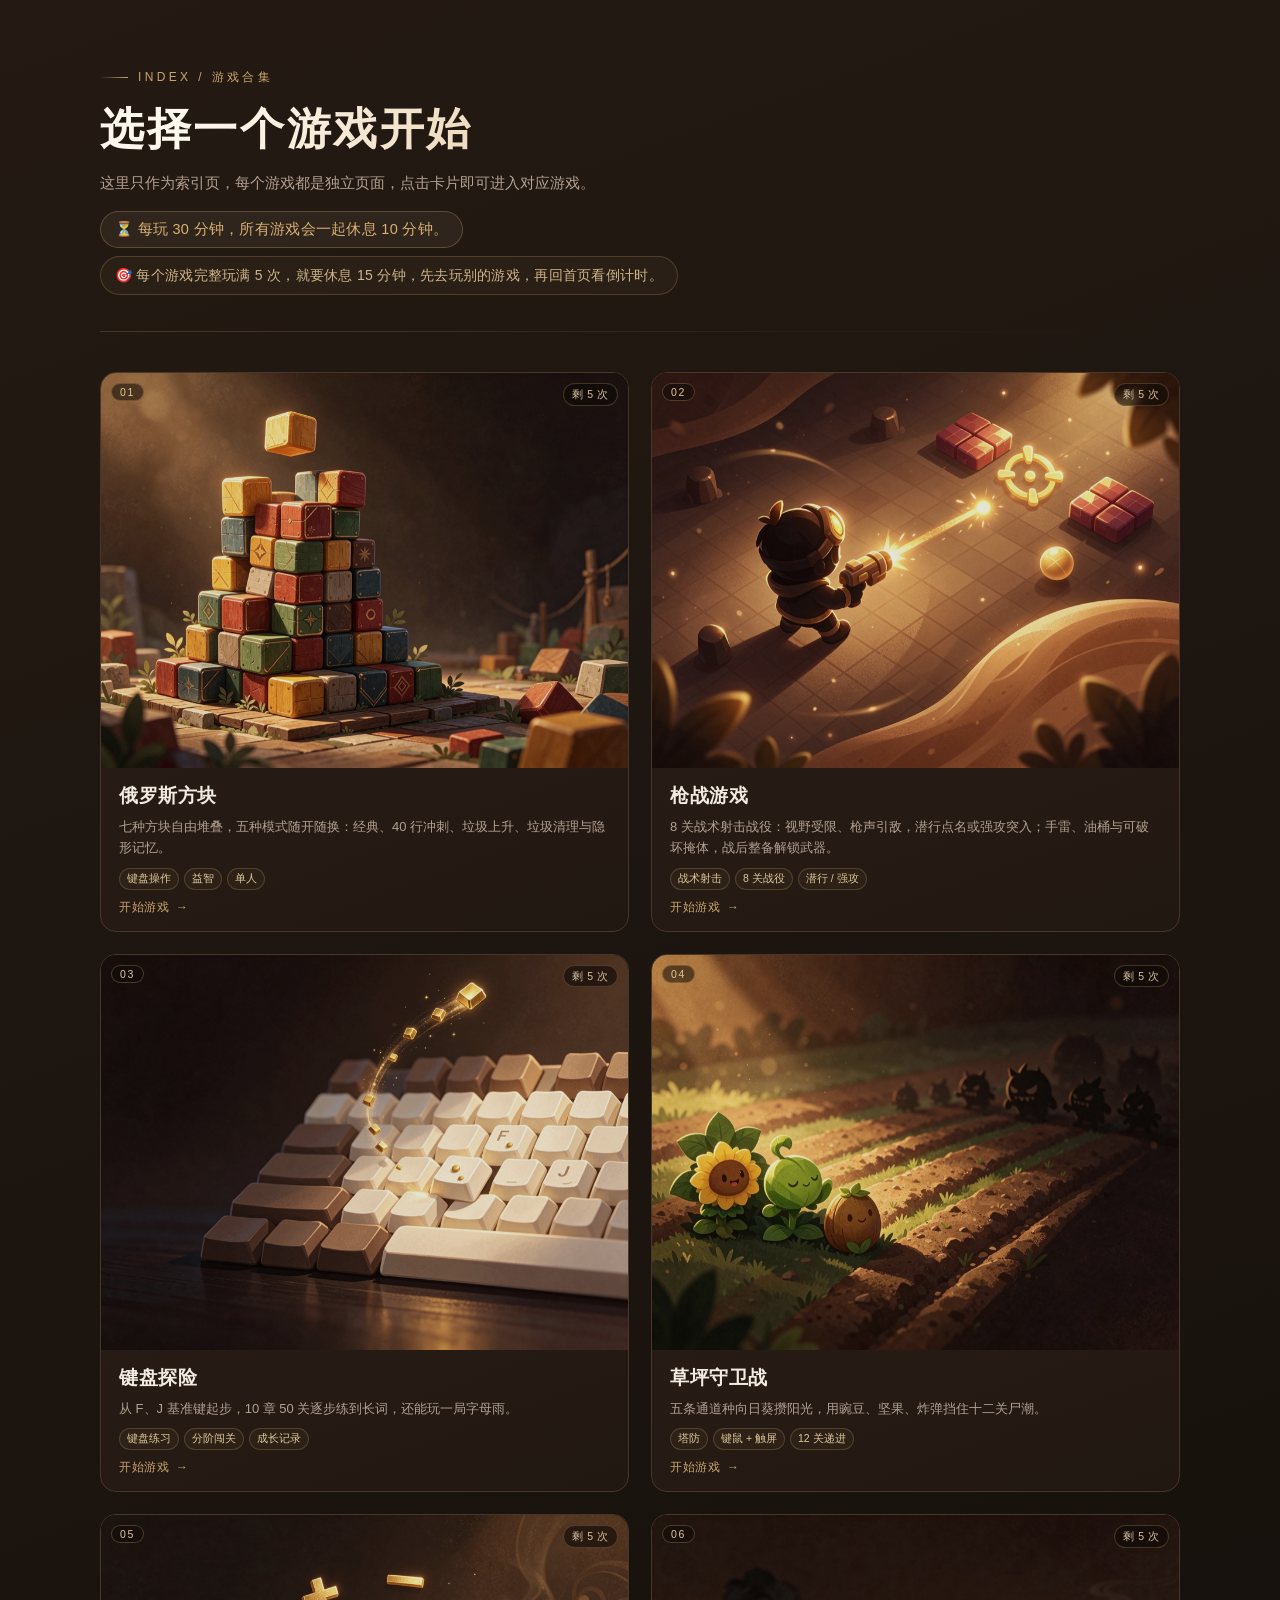
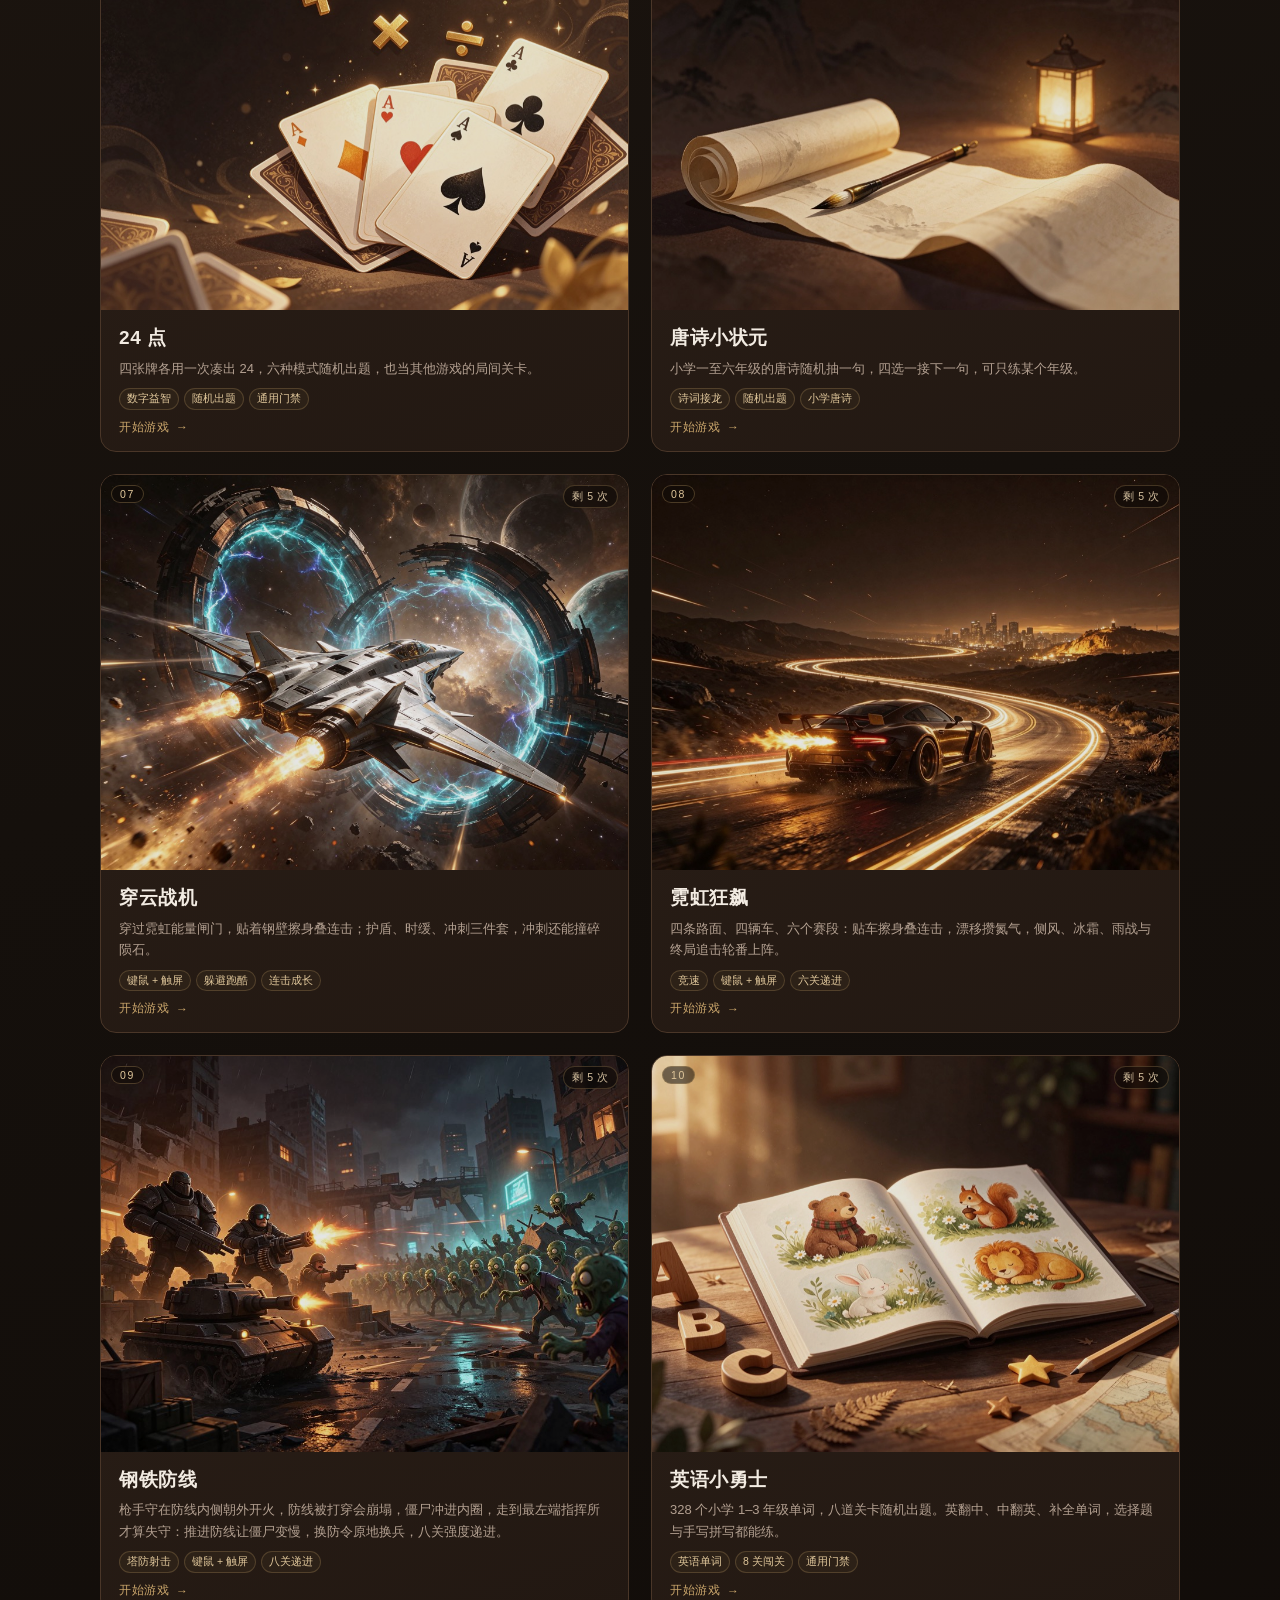
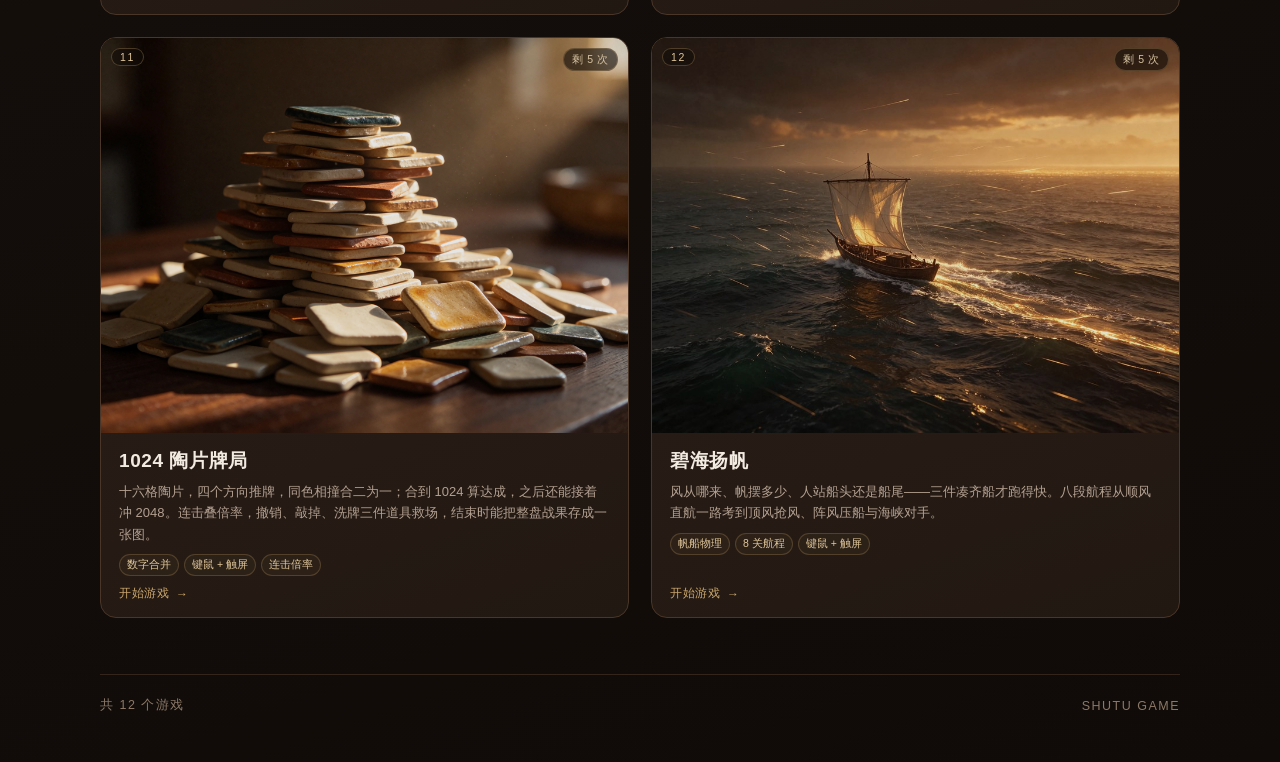
==== commit 13a4f4ad: "feat: 新增「碧海扬帆」第 12 个游戏与封面；重做枪战视野与敌人 AI；钢铁防线页面改英文文件名 - 新增 sailing/（八关自动航行校验 + README + 预览图）与 covers/s" ====
--- a/index.html
+++ b/index.html
@@ -15,7 +15,7 @@
             <h1 class="title">选择一个游戏开始</h1>
             <p class="subtitle">这里只作为索引页，每个游戏都是独立页面，点击卡片即可进入对应游戏。</p>
             <p class="play-rule">⏳ 每玩 30 分钟，所有游戏会一起休息 10 分钟。</p>
-            <p class="limit-rule">🎯 每个游戏完整玩满 4 次，就要休息 30 分钟，先去玩别的游戏，再回首页看倒计时。</p>
+            <p class="limit-rule">🎯 每个游戏完整玩满 5 次，就要休息 15 分钟，先去玩别的游戏，再回首页看倒计时。</p>
         </header>
 
         <div class="rule"></div>
@@ -157,18 +157,18 @@
                 </div>
             </a>
 
-            <a class="card" href="zombie-defense/士兵打僵尸.html" data-game="zombie-defense">
+            <a class="card" href="zombie-defense/zombie-defense.html" data-game="zombie-defense">
                 <div class="card-cover">
                     <img src="covers/zombie-defense.jpg" alt="钢铁防线封面" loading="lazy">
                     <span class="card-index">09</span>
                 </div>
                 <div class="card-body">
                     <h2 class="card-name">钢铁防线</h2>
-                    <p class="card-desc">五条赛道守住防线：手枪兵、加特林兵、重甲兵与坦克兵自动开火，挡住从“外面”涌来的小不点和尸王。</p>
+                    <p class="card-desc">枪手守在防线内侧朝外开火，防线被打穿会崩塌，僵尸冲进内圈，走到最左端指挥所才算失守：推进防线让僵尸变慢，换防令原地换兵，八关强度递进。</p>
                     <div class="tags">
                         <span class="tag">塔防射击</span>
                         <span class="tag">键鼠 + 触屏</span>
-                        <span class="tag">五关递进</span>
+                        <span class="tag">八关递进</span>
                     </div>
                     <span class="enter">开始游戏<span class="arrow">→</span></span>
                 </div>
@@ -207,10 +207,27 @@
                     <span class="enter">开始游戏<span class="arrow">→</span></span>
                 </div>
             </a>
+
+            <a class="card" href="sailing/sailing.html" data-game="sailing">
+                <div class="card-cover">
+                    <img src="covers/sailing.jpg" alt="碧海扬帆封面" loading="lazy">
+                    <span class="card-index">12</span>
+                </div>
+                <div class="card-body">
+                    <h2 class="card-name">碧海扬帆</h2>
+                    <p class="card-desc">风从哪来、帆摆多少、人站船头还是船尾——三件凑齐船才跑得快。八段航程从顺风直航一路考到顶风抢风、阵风压船与海峡对手。</p>
+                    <div class="tags">
+                        <span class="tag">帆船物理</span>
+                        <span class="tag">8 关航程</span>
+                        <span class="tag">键鼠 + 触屏</span>
+                    </div>
+                    <span class="enter">开始游戏<span class="arrow">→</span></span>
+                </div>
+            </a>
         </main>
 
         <footer class="footer">
-            <span>共 11 个游戏</span>
+            <span>共 12 个游戏</span>
             <span>SHUTU GAME</span>
         </footer>
     </div>
